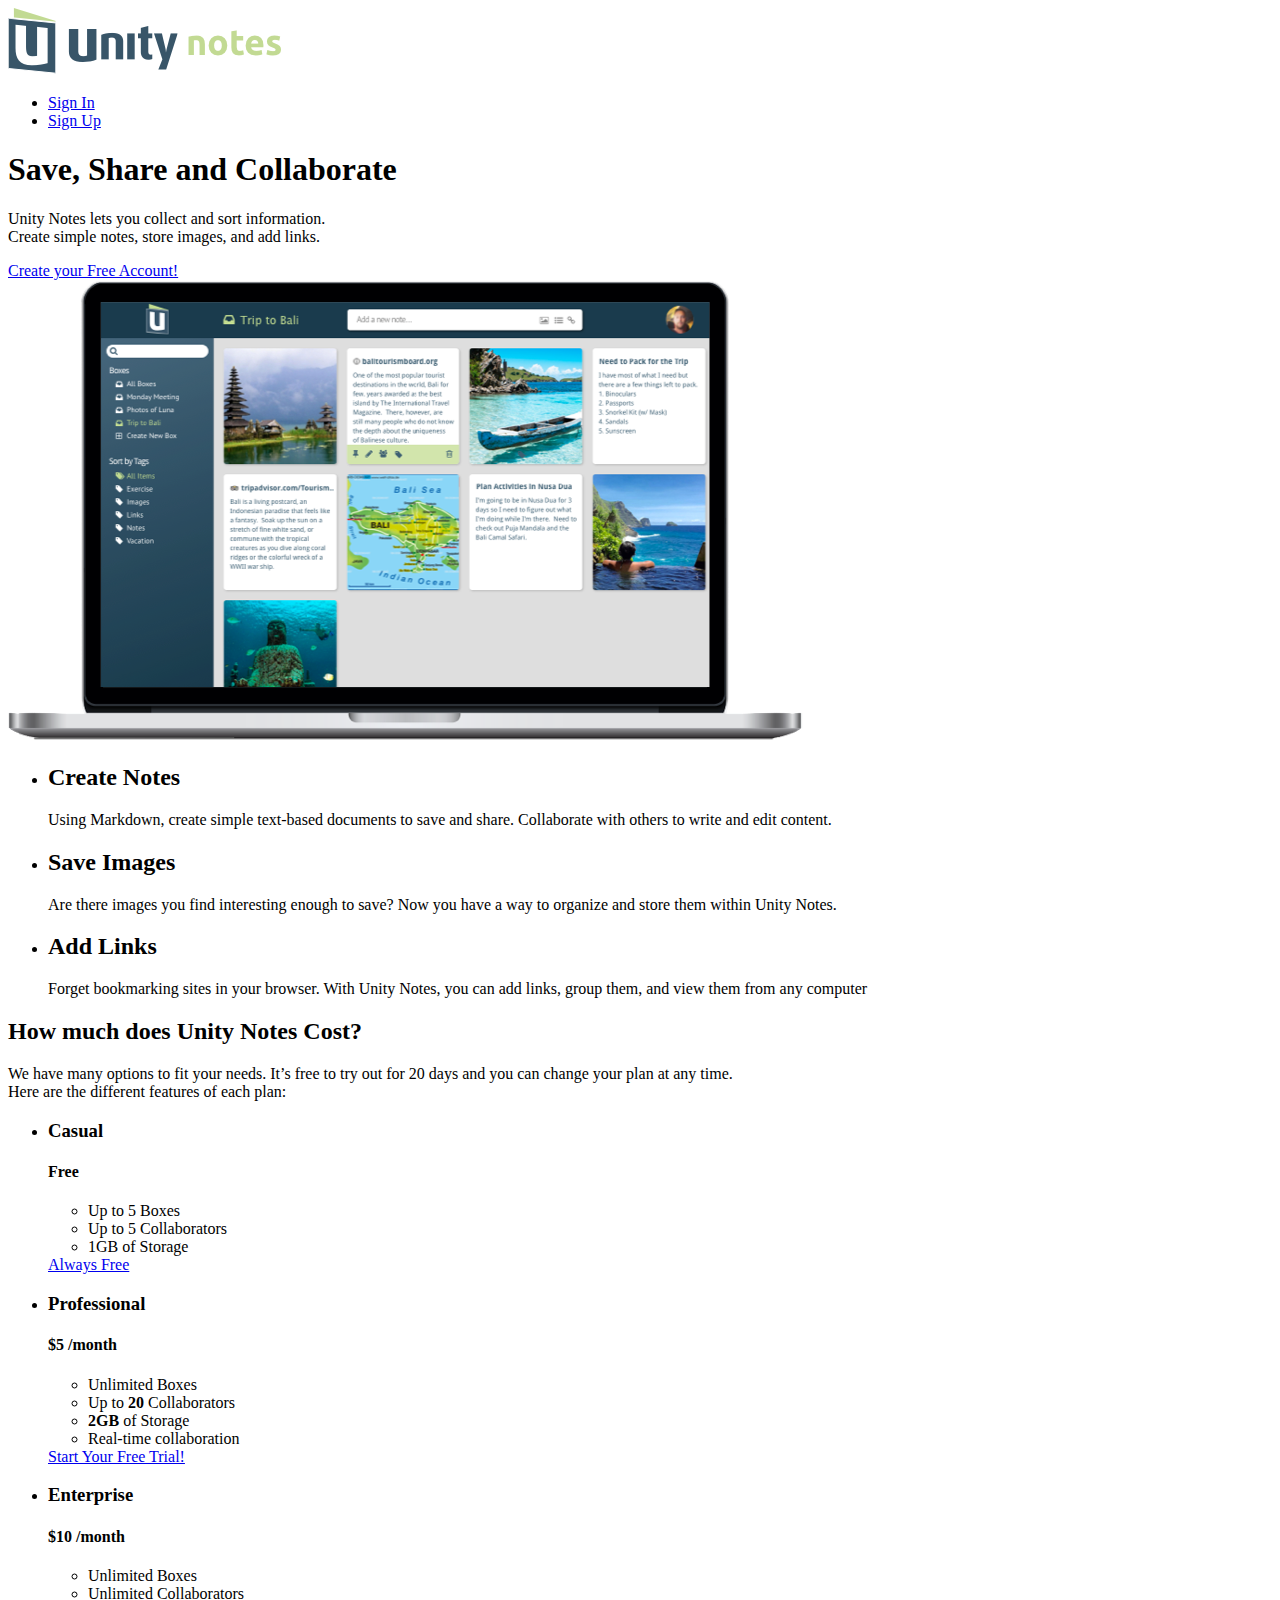
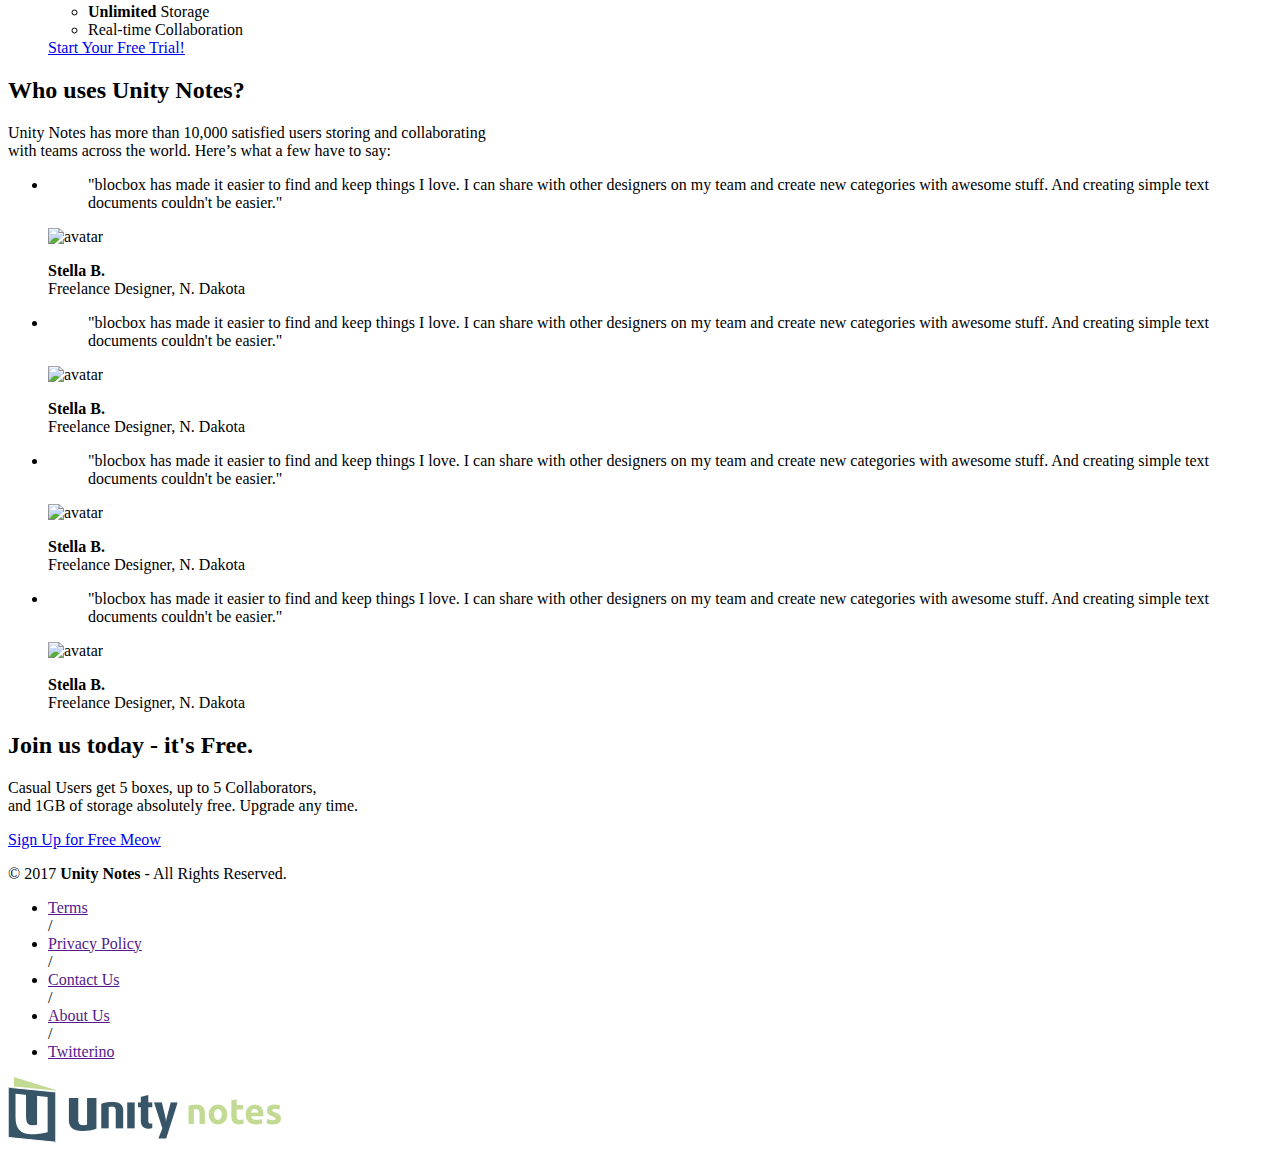
==== index.html @ 1aa46a33 "testing the Meow changes" ====
<!DOCTYPE html>
<html lang="en-us">
<head>
   <meta http-equiv="X-UA-Compatible" content="IE=Edge">
   <meta name="viewport" content="width=device-width, initial-scale=1">
   <meta charset="UTF-8">
   <title>Save, Share and Collaborate | Unity Notes</title>
    
    <!-- Google Fonts -->
    <link href="https://fonts.googleapis.com/css?family=Open+Sans:300,400,700|PT+Sans:400,700|Ubuntu:300,300i,400,400i,500,500i" rel="stylesheet" type='text/css'>
</head>
<body>
    <header>
        <nav class="container">
            <div class="one-half">
                <a href="index.html" class="site-logo"><img src="images/site-logo.png" alt="Unity Notes" /></a>
            </div>
            <div class="one-half">
                <ul>
                    <li><a href="signin.html">Sign In</a></li>
                    <li class="btn-outline"><a href="signup.html">Sign Up</a></li>
                </ul>    
            </div>
        </nav>
        <div class="container hero">
            <h1>Save, Share and Collaborate</h1>
            <p>Unity Notes lets you collect and sort information.<br/>
            Create simple notes, store images, and add links.</p>
            <a href="signup.html" class="btn">Create your Free Account!</a>
        </div>
    </header>
    <main role="main">
    <!-- Benefits Section -->
        <img src="images/laptop.png" alt="Unity Notes" />
        <section class="benefits">
            <ul class="container">
                <li class="one-third">
                    <h2>Create Notes</h2>
                    <p>Using Markdown, create simple text-based 
                        documents to save and share.  Collaborate 
                        with others to write and edit content.</p>
                </li>
                <li class="one-third">
                    <h2>Save Images</h2>
                    <p>Are there images you find interesting enough to save?  
                        Now you have a way to organize and store them within Unity Notes.</p>
                </li>
                 <li class="one-third">
                    <h2>Add Links</h2>
                    <p>Forget bookmarking sites in your browser.  With Unity Notes,
                     you can add links, group them, and view them from any computer</p>
                </li>
            </ul>
        </section>
        
        <!-- Pricing Section -->
        <section class="pricing">
            <div class="container">
                <h2>How much does Unity Notes Cost?</h2>
                <p>We have many options to fit your needs.  It’s free to try out for 20 days and you
                    can change your plan at any time.  <br/>Here are the different features of each plan:</p>           
            </div>
            <ul class="container">
                <li class="one-third">
                    <div class="box">
                        <h3>Casual</h3>
                        <h4>Free</h4>
                        <ul>
                            <li>Up to 5 Boxes</li>
                            <li>Up to 5 Collaborators</li>
                            <li>1GB of Storage</li>
                        </ul>
                        <a href="signup.html" class="btn">Always Free</a>
                    </div>
                </li>  
                <li class="one-third">
                    <div class="box middle">
                        <h3>Professional</h3>
                        <h4><span>$</span>5 <span class="month">/month</span></h4>
                            <ul>
                                <li>Unlimited Boxes</li>
                                <li>Up to <strong>20</strong> Collaborators</li>
                                <li><strong>2GB</strong> of Storage</li>
                                <li>Real-time collaboration</li>
                            </ul>
                            <a href="signup.html" class="btn">Start Your Free Trial!</a>
                    </div>
                </li>
                <li class="one-third">
                    <div class="box">
                        <h3>Enterprise</h3>
                        <h4><span>$</span>10 <span class="month">/month</span></h4>
                            <ul>
                                <li>Unlimited Boxes</li>
                                <li>Unlimited Collaborators</li>
                                <li><strong>Unlimited</strong> Storage</li>
                                <li>Real-time Collaboration</li>
                            </ul>
                            <a href="signup.html" class="btn">Start Your Free Trial!</a>
                    </div>
                </li>
            </ul>
        </section>
        
        <!-- Testimonials -->
        <Section class="Testimonials">
            <div class="container">
                <h2>Who uses Unity Notes?</h2>
                <p>Unity Notes has more than 10,000 satisfied users storing and collaborating<br/>
                    with teams across the world.  Here’s what a few have to say:</p>
            </div>
            <ul class="container">
                <li class="one-fourth">
                    <blockquote>"blocbox has made it easier to find and keep things I love. I can share with other designers on my team and create new categories with awesome stuff. And creating simple text documents couldn't be easier."
                    </blockquote>
                    <img src="https://s3.amazonaws.com/uifaces/faces/twitter/jsa/128.jpg" alt="avatar">
                    <p class="name"><strong>Stella B.</strong><br/>Freelance Designer, N. Dakota</p>
                </li>
                <li class="one-fourth">
                    <blockquote>"blocbox has made it easier to find and keep things I love. I can share with other designers on my team and create new categories with awesome stuff. And creating simple text documents couldn't be easier."
                    </blockquote>
                    <img src="https://s3.amazonaws.com/uifaces/faces/twitter/jsa/128.jpg" alt="avatar">
                    <p class="name"><strong>Stella B.</strong><br/>Freelance Designer, N. Dakota</p>
                </li>
                <li class="one-fourth">
                    <blockquote>"blocbox has made it easier to find and keep things I love. I can share with other designers on my team and create new categories with awesome stuff. And creating simple text documents couldn't be easier."
                    </blockquote>
                    <img src="https://s3.amazonaws.com/uifaces/faces/twitter/jsa/128.jpg" alt="avatar">
                    <p class="name"><strong>Stella B.</strong><br/>Freelance Designer, N. Dakota</p>
                </li>
                <li class="one-fourth">
                    <blockquote>"blocbox has made it easier to find and keep things I love. I can share with other designers on my team and create new categories with awesome stuff. And creating simple text documents couldn't be easier."
                    </blockquote>
                    <img src="https://s3.amazonaws.com/uifaces/faces/twitter/jsa/128.jpg" alt="avatar">
                    <p class="name"><strong>Stella B.</strong><br/>Freelance Designer, N. Dakota</p>
                </li>     
            </ul>
        </Section>
    
        <!-- Bottom CTA -->
        <Section class="Bottom CTA">
            <div class="container">
                <h2>Join us today - it's Free.</h2>
                <p>Casual Users get 5 boxes, up to 5 Collaborators,<br/>
                and 1GB of storage absolutely free.  Upgrade any time.</p>
                <a href="signup.html" class="btn">Sign Up for Free Meow</a>
            </div>
        </Section> 
    </main>
    
    <!-- Footer -->
    <footer>
        <div class="container footer-nav-block">
        <div class="left-footer-block one-third">
            <p class="copyright-block">&copy; 2017 <strong>Unity Notes</strong> - All Rights Reserved.</p>
       </div>
       <nav class="link-block middle-footer-block one-third">
         <ul>
           <li><a href="">Terms</a></li> /
           <li><a href="">Privacy Policy</a></li> /
           <li><a href="">Contact Us</a></li> /
           <li><a href="">About Us</a></li> /
           <li><a href="">Twitterino</a></li>
         </ul>
       </nav>
       <div class="right-footer-block one-third">
         <img class="logo" src="images/site-logo.png" alt="Blocbox" />
       </div>
   </div>
 </footer>
</body>
</html>
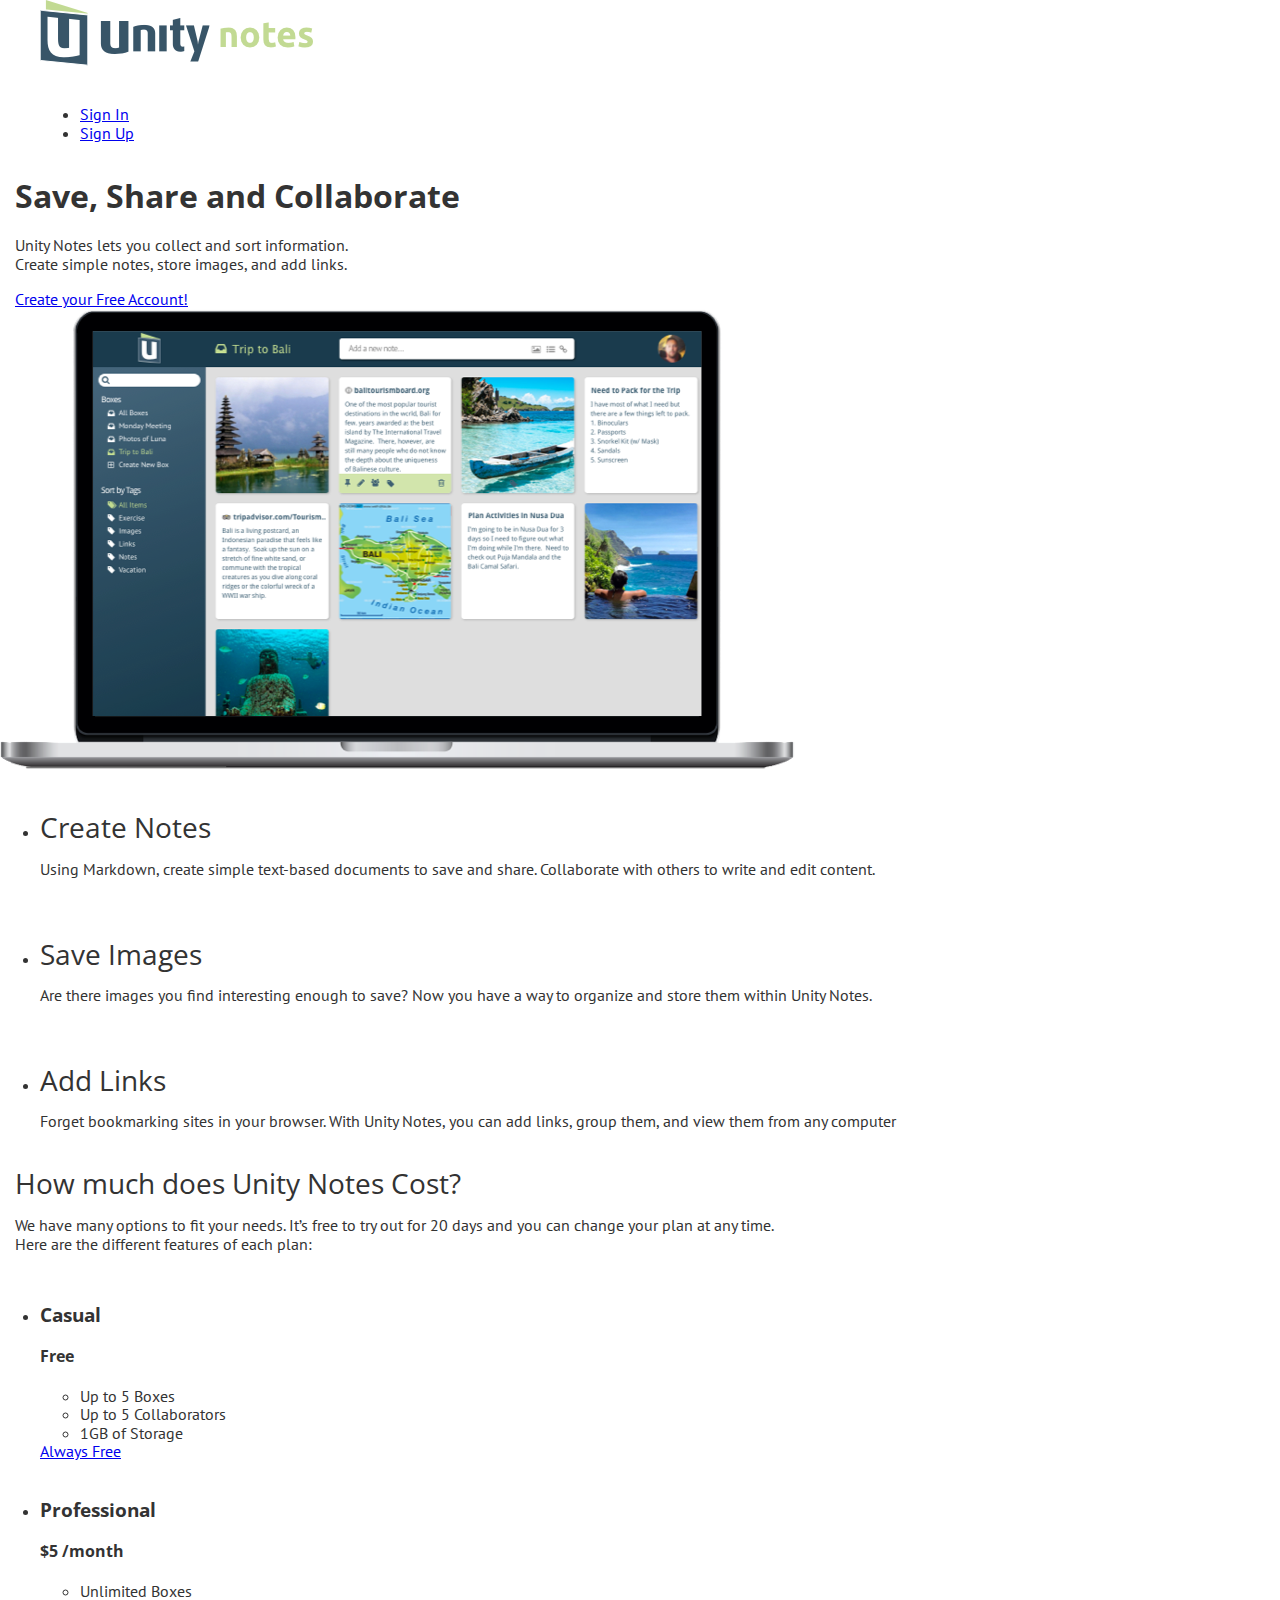
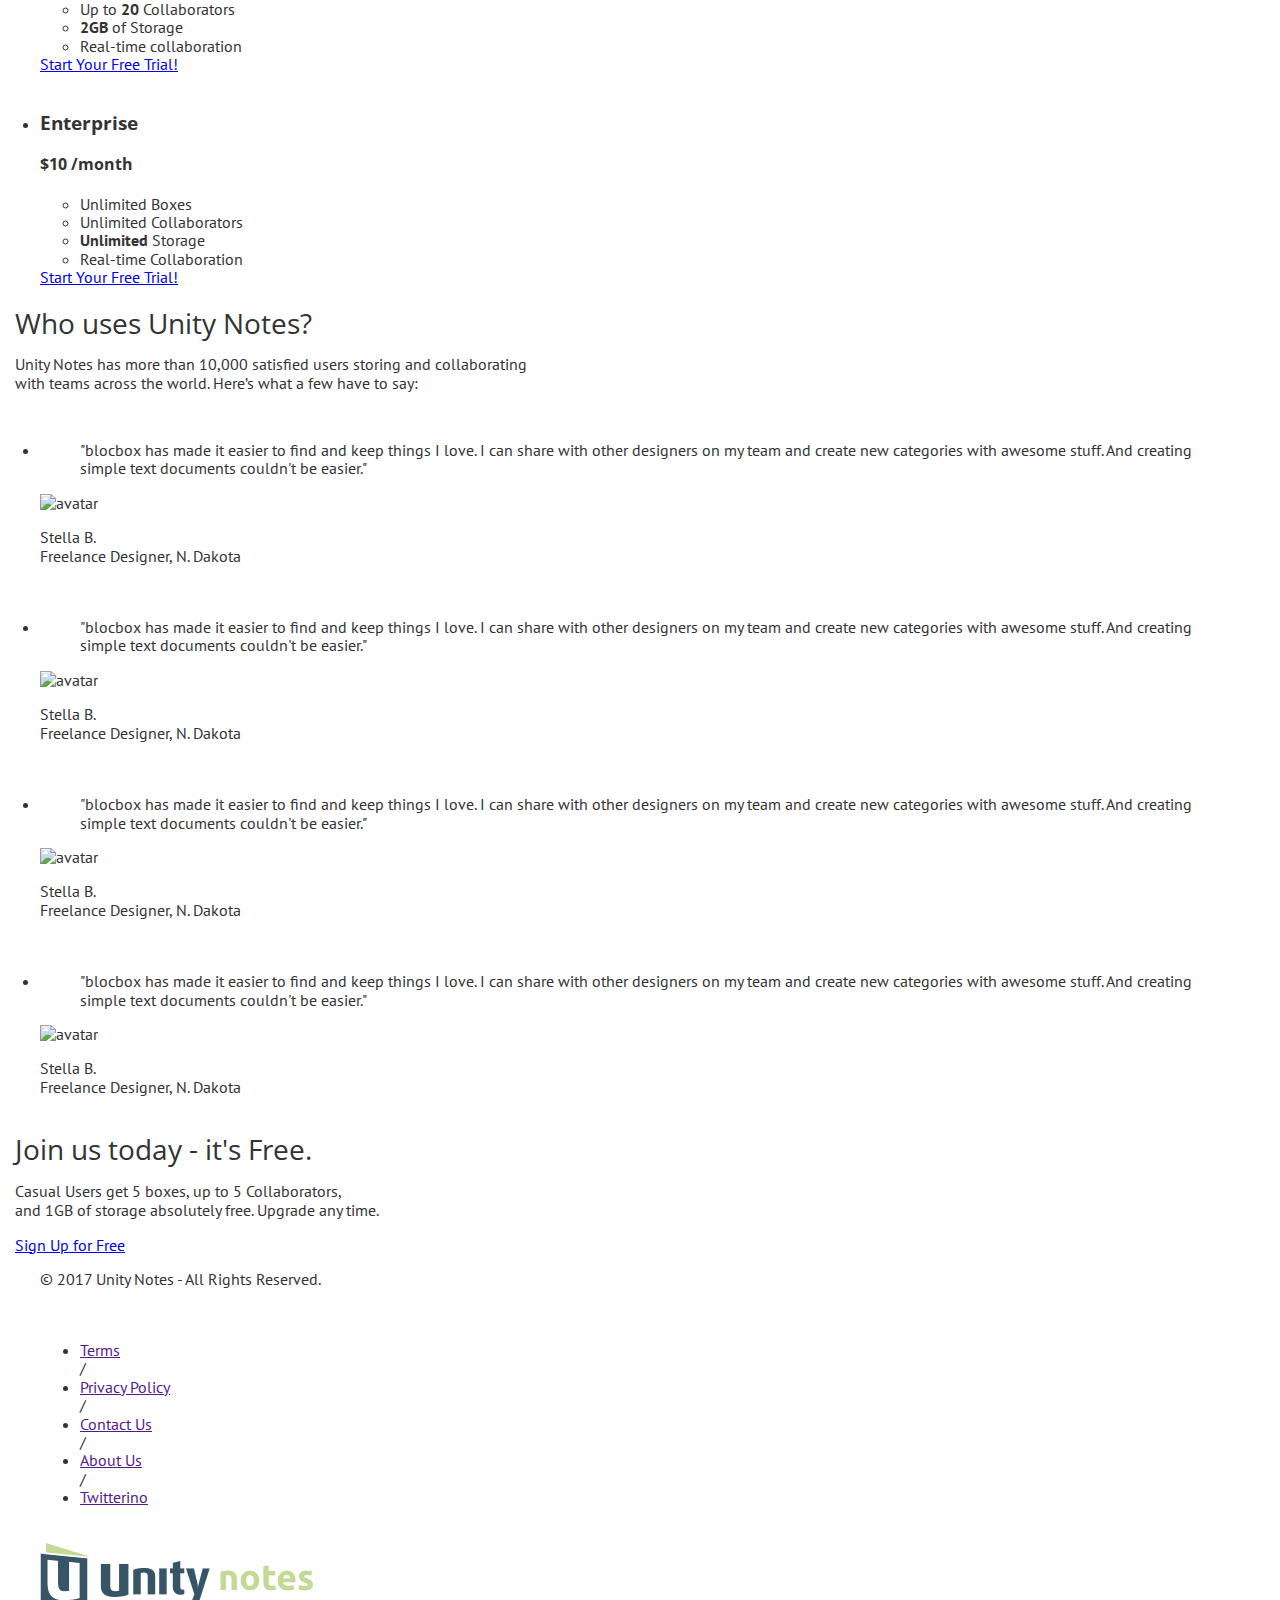
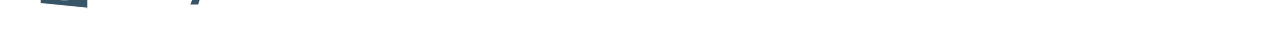
==== commit 8b890749: "Checkpoint 28 completed" ====
--- a/index.html
+++ b/index.html
@@ -8,6 +8,12 @@
     
     <!-- Google Fonts -->
     <link href="https://fonts.googleapis.com/css?family=Open+Sans:300,400,700|PT+Sans:400,700|Ubuntu:300,300i,400,400i,500,500i" rel="stylesheet" type='text/css'>
+    
+    <!-- CSS -->
+    <link rel="stylesheet" href="css/normalize.css">
+    <link rel="stylesheet" href="css/style.css">
+    <link rel="stylesheet" href="css/font-awesome.css">
+    
 </head>
 <body>
     <header>
@@ -143,7 +149,7 @@
                 <h2>Join us today - it's Free.</h2>
                 <p>Casual Users get 5 boxes, up to 5 Collaborators,<br/>
                 and 1GB of storage absolutely free.  Upgrade any time.</p>
-                <a href="signup.html" class="btn">Sign Up for Free Meow</a>
+                <a href="signup.html" class="btn">Sign Up for Free</a>
             </div>
         </Section> 
     </main>
--- a/css/style.css
+++ b/css/style.css
@@ -0,0 +1,51 @@
+html, body{
+    overflow-x: hidden;
+}
+
+body{
+    font-family: "PT Sans", Helvetica, Arial, sans-serif;
+    color:#333333;
+ }
+
+ h1, h2, h3, h4, h5, h6 {
+    font-family: "Open Sans", Helvetica, Arial, sans-serif;
+ }
+
+ h2 {
+   font-size:28px;
+   font-weight: normal;
+   margin-bottom: 5px;
+ }
+
+ p {
+   font-size:16px;
+   line-height: 19px;
+   font-weight: 100;
+ }
+
+/* Grid */
+.container {
+    margin-right: auto;
+    margin-left: auto;
+    padding-left: 15px;
+    padding-right: 15px;
+    position: relative;
+}
+
+.container:before,
+.container:after {
+    content: " ";
+    display: table;
+}
+
+.container:afer {
+    clear: both;
+}
+
+.one-half, .one-third, .one-fourth {
+    width: 96%;
+    float:left;
+    position:relative;
+    min-height: 1px;
+    margin:0 2% 20px;
+}
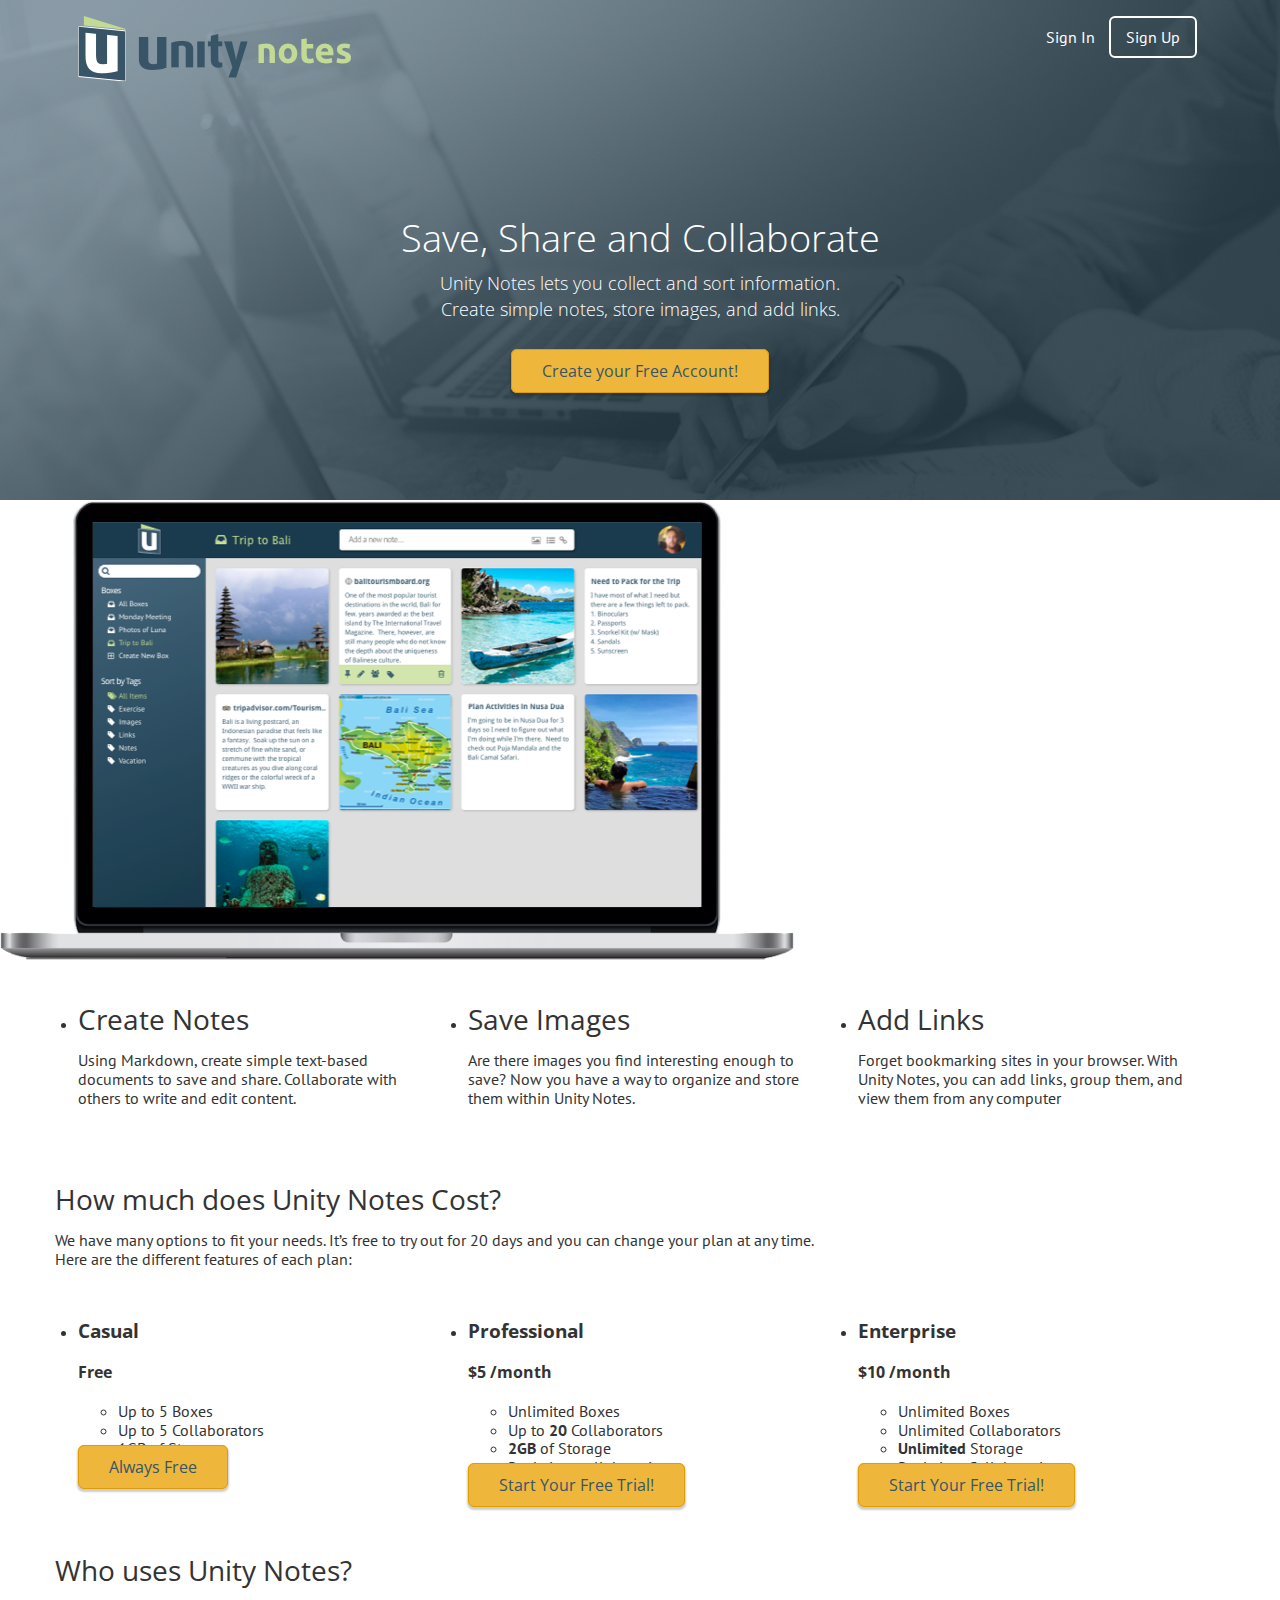
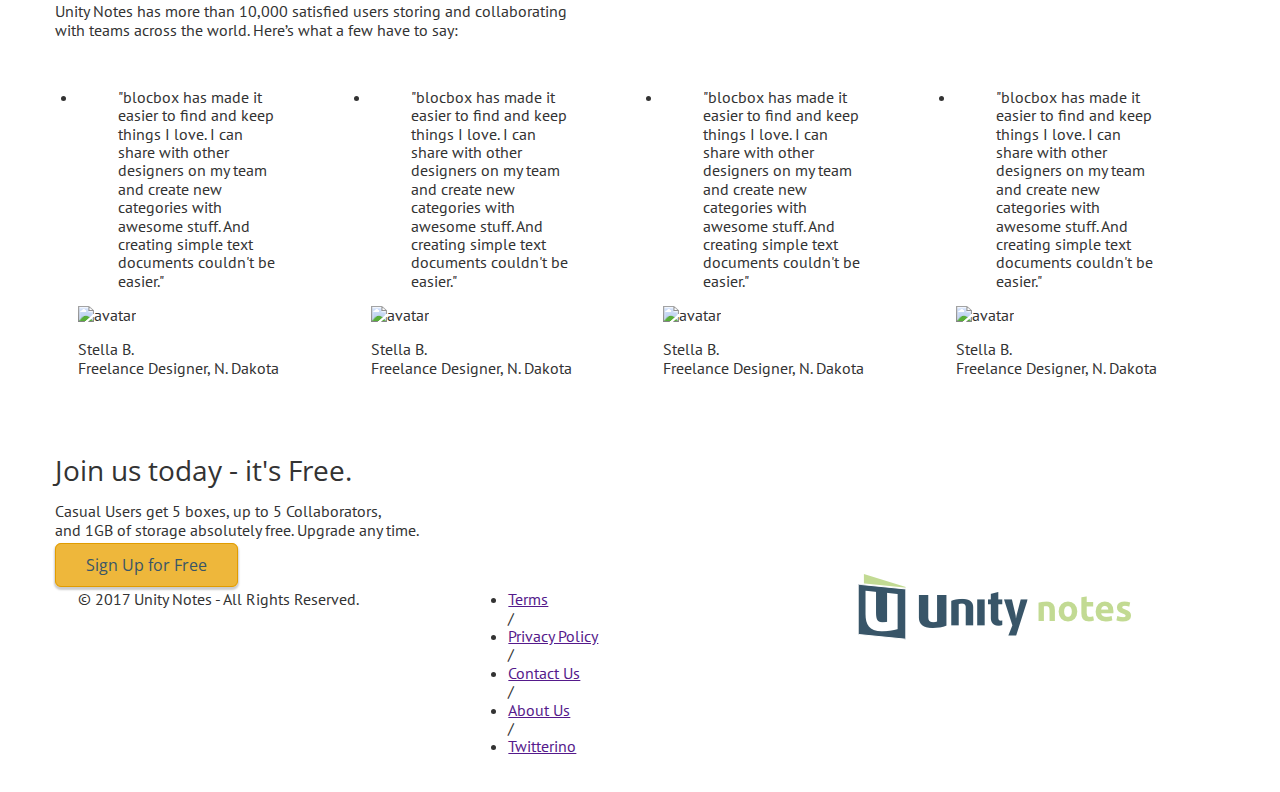
==== commit 7fb02c52: "Homepage Media Queries Completed & Replaced Gradient w/ Hero in Header" ====
--- a/index.html
+++ b/index.html
@@ -13,6 +13,7 @@
     <link rel="stylesheet" href="css/normalize.css">
     <link rel="stylesheet" href="css/style.css">
     <link rel="stylesheet" href="css/font-awesome.css">
+    <link rel="stylesheet" href="css/animate.css">
     
 </head>
 <body>
@@ -25,11 +26,11 @@
                 <ul>
                     <li><a href="signin.html">Sign In</a></li>
                     <li class="btn-outline"><a href="signup.html">Sign Up</a></li>
-                </ul>    
+                </ul>
             </div>
         </nav>
         <div class="container hero">
-            <h1>Save, Share and Collaborate</h1>
+            <h1 class="animated fadeIn">Save, Share and Collaborate</h1>
             <p>Unity Notes lets you collect and sort information.<br/>
             Create simple notes, store images, and add links.</p>
             <a href="signup.html" class="btn">Create your Free Account!</a>
--- a/css/style.css
+++ b/css/style.css
@@ -23,7 +23,8 @@
    font-weight: 100;
  }
 
-/* Grid */
+/* GRID */
+
 .container {
     margin-right: auto;
     margin-left: auto;
@@ -38,7 +39,7 @@
     display: table;
 }
 
-.container:afer {
+.container:after {
     clear: both;
 }
 
@@ -49,3 +50,106 @@
     min-height: 1px;
     margin:0 2% 20px;
 }
+
+/* MEDIA QUERIES */
+/* 'min-width' * .96 = '.Container' Width (to account for 2% padding on Left & Right Sides) */
+
+@media (min-width: 320px) {
+    .container {
+      width: 307px
+  }
+}
+
+@media (min-width: 768px) {
+   .container {
+     width: 750px;
+   }
+ }
+
+@media (min-width: 992px) {
+   .container {
+     width: 970px;
+   }
+   .one-half {
+     width:46%;
+   }
+   .one-third {
+     width:29.33333%;
+   }
+   .one-fourth {
+     width:21%;
+   }
+ }
+ @media (min-width: 1200px) {
+   .container {
+     width: 1170px;
+   }
+ }
+
+/* HEADER */
+
+header {
+   color:#FFFFFF;
+   background: url(../images/Hero-Top.png);
+   height:500px;
+ }
+ header nav {
+   padding:1em;
+ }
+ header nav ul {
+   display:inline;
+   text-align: right;
+   float:right;
+   margin:0;
+ }
+ header nav ul > li {
+   list-style-type: none;
+   display: inline-block;
+   margin:0 5px;
+ }
+ header nav ul > li.btn-outline {
+   padding:10px 15px;
+   border:2px solid #FFFFFF;
+   border-radius: 6px;
+ }
+ header nav ul > li.btn-outline:hover {
+   background:#FFFFFF;
+ }
+ header nav ul > li > a {
+   color:#FFFFFF;
+   text-decoration: none;
+ }
+ header nav ul > li.btn-outline:hover > a {
+   color:#34495E;
+ }
+ header .hero {
+   font-family: "Open Sans";
+   text-align: center;
+   display:block;
+   position: relative;
+ }
+ header .hero h1 {
+   font-size:38px;
+   font-weight: lighter;
+   margin:95px 0 0;
+ }
+ header .hero p {
+   font-size: 18px;
+   line-height: 26px;
+   font-weight: lightest;
+   margin:10px 0 40px;
+ }
+
+
+/* BUTTONS */
+.btn {
+    Border-radius: 6px;
+    color:#385568;
+    font-family: "Open Sans";
+    font-weight: 400;
+    text-decoration: none;
+    padding: 10px 30px;
+    background: #EEB73B;
+    border: 1px solid #E19C00;
+    box-shadow: 0px 2px 2px 1px rgba(0, 0, 0, 0.2);
+}
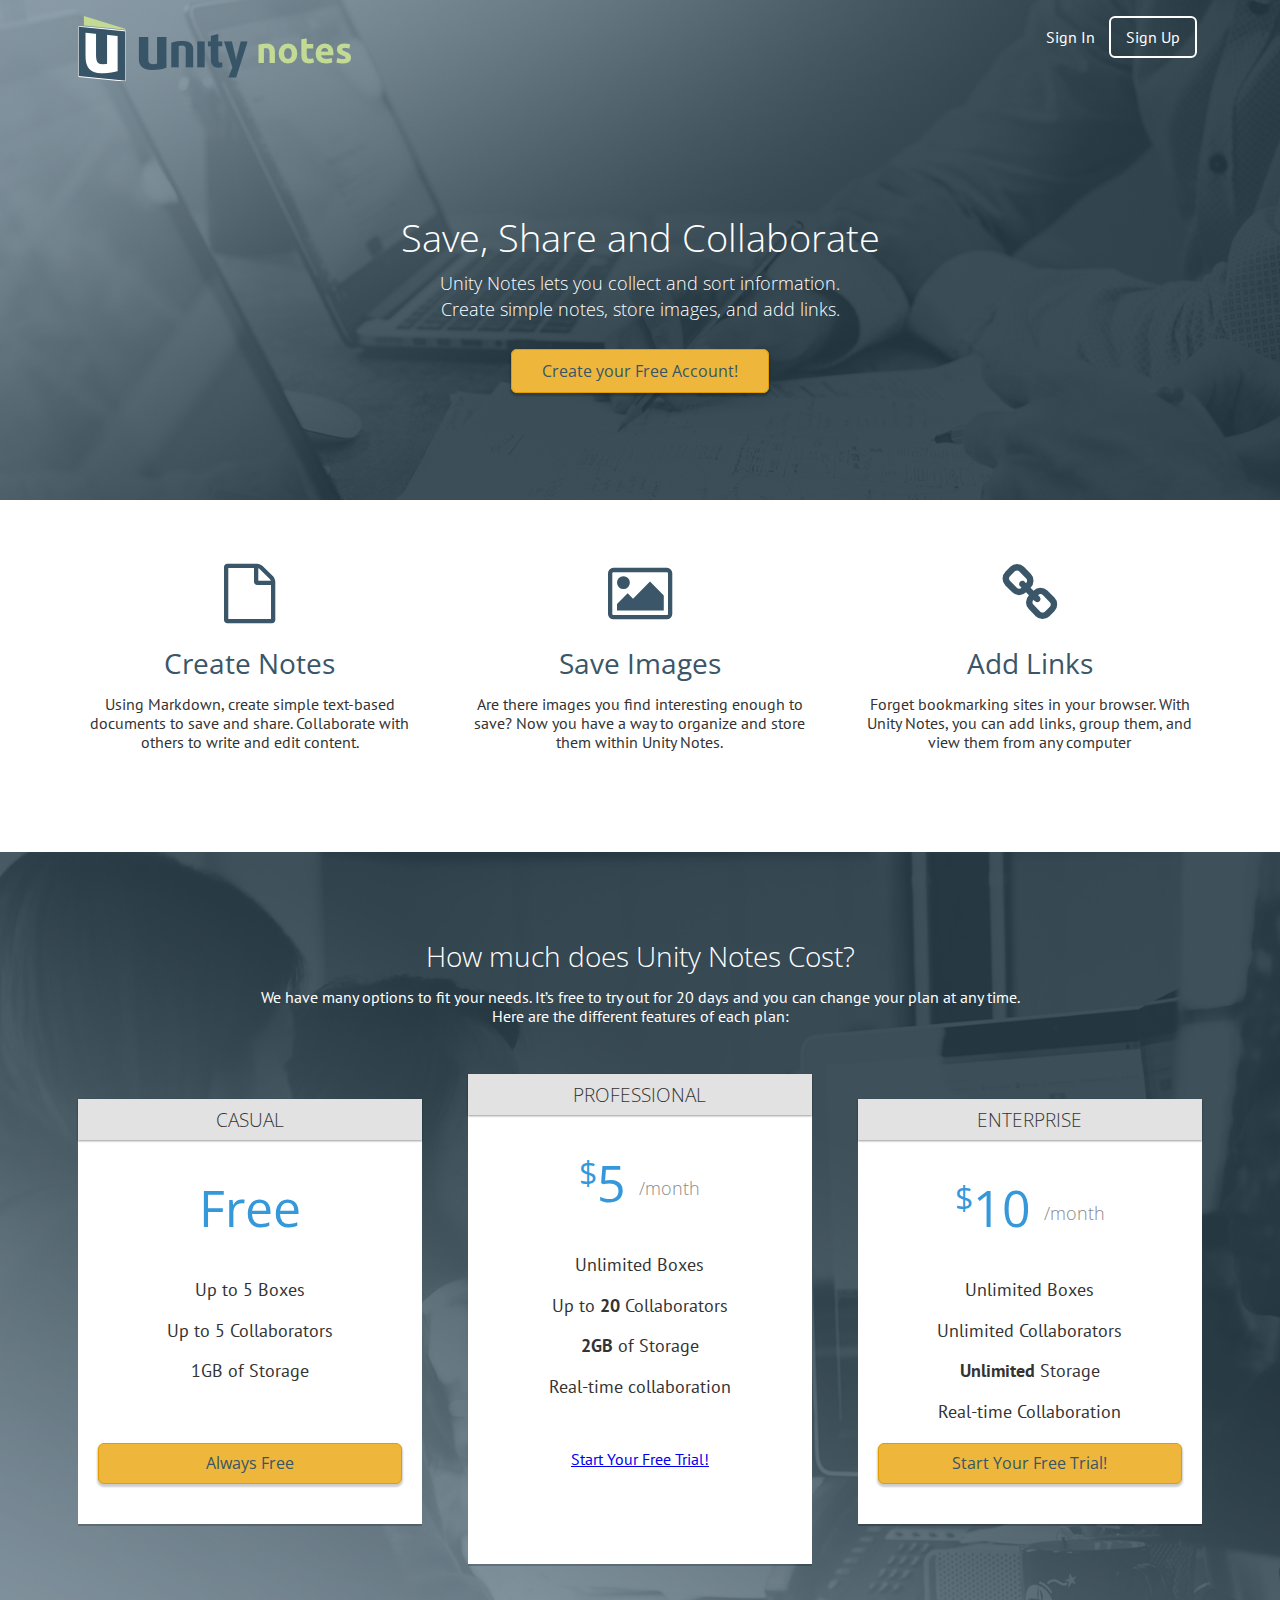
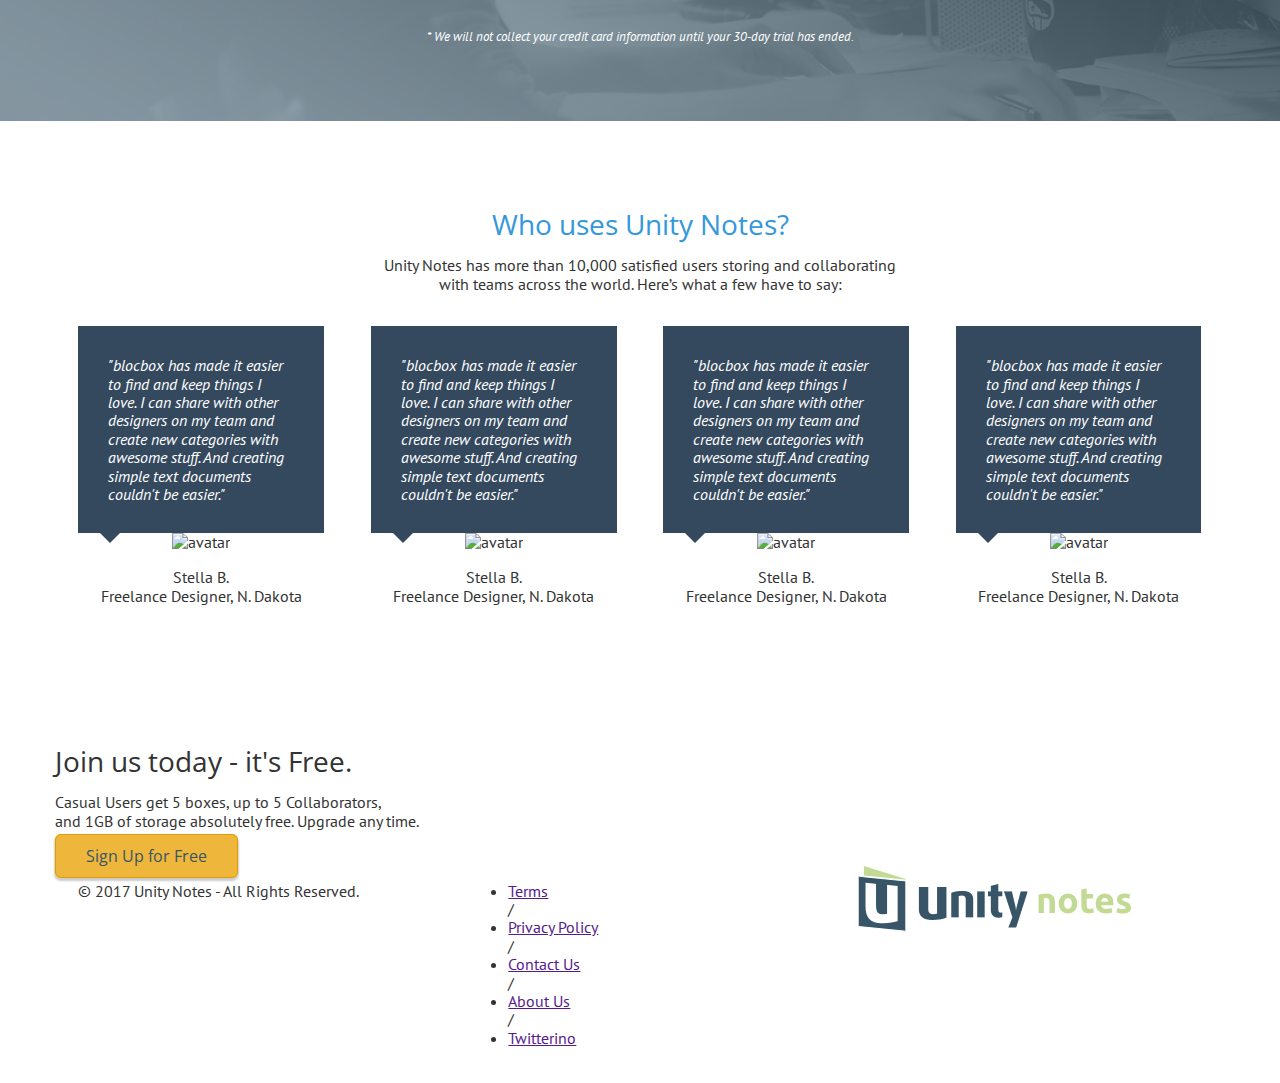
==== commit 8c7c78bf: "Homepage styling completed" ====
--- a/index.html
+++ b/index.html
@@ -4,7 +4,8 @@
    <meta http-equiv="X-UA-Compatible" content="IE=Edge">
    <meta name="viewport" content="width=device-width, initial-scale=1">
    <meta charset="UTF-8">
-   <title>Save, Share and Collaborate | Unity Notes</title>
+   <script src="https://use.fontawesome.com/1afe64d112.js"></script>  
+    <title>Save, Share and Collaborate | Unity Notes</title>
     
     <!-- Google Fonts -->
     <link href="https://fonts.googleapis.com/css?family=Open+Sans:300,400,700|PT+Sans:400,700|Ubuntu:300,300i,400,400i,500,500i" rel="stylesheet" type='text/css'>
@@ -14,7 +15,7 @@
     <link rel="stylesheet" href="css/style.css">
     <link rel="stylesheet" href="css/font-awesome.css">
     <link rel="stylesheet" href="css/animate.css">
-    
+      
 </head>
 <body>
     <header>
@@ -38,21 +39,23 @@
     </header>
     <main role="main">
     <!-- Benefits Section -->
-        <img src="images/laptop.png" alt="Unity Notes" />
         <section class="benefits">
             <ul class="container">
                 <li class="one-third">
+                    <i class="fa fa-file-o"></i>
                     <h2>Create Notes</h2>
                     <p>Using Markdown, create simple text-based 
                         documents to save and share.  Collaborate 
                         with others to write and edit content.</p>
                 </li>
                 <li class="one-third">
+                    <i class="fa fa-picture-o"></i>
                     <h2>Save Images</h2>
                     <p>Are there images you find interesting enough to save?  
                         Now you have a way to organize and store them within Unity Notes.</p>
                 </li>
                  <li class="one-third">
+                    <i class="fa fa-link"></i>
                     <h2>Add Links</h2>
                     <p>Forget bookmarking sites in your browser.  With Unity Notes,
                      you can add links, group them, and view them from any computer</p>
@@ -90,7 +93,7 @@
                                 <li><strong>2GB</strong> of Storage</li>
                                 <li>Real-time collaboration</li>
                             </ul>
-                            <a href="signup.html" class="btn">Start Your Free Trial!</a>
+                            <a href="signup.html" class="middle-btn">Start Your Free Trial!</a>
                     </div>
                 </li>
                 <li class="one-third">
@@ -107,10 +110,13 @@
                     </div>
                 </li>
             </ul>
+            <div class="container">
+   <p class="small">* We will not collect your credit card information until your 30-day trial has ended.</p>
+ </div>
         </section>
         
-        <!-- Testimonials -->
-        <Section class="Testimonials">
+        <!-- Testimonials Section-->
+        <Section class="testimonials">
             <div class="container">
                 <h2>Who uses Unity Notes?</h2>
                 <p>Unity Notes has more than 10,000 satisfied users storing and collaborating<br/>
@@ -123,7 +129,7 @@
                     <img src="https://s3.amazonaws.com/uifaces/faces/twitter/jsa/128.jpg" alt="avatar">
                     <p class="name"><strong>Stella B.</strong><br/>Freelance Designer, N. Dakota</p>
                 </li>
-                <li class="one-fourth">
+                <li class="one-fourth staggered">
                     <blockquote>"blocbox has made it easier to find and keep things I love. I can share with other designers on my team and create new categories with awesome stuff. And creating simple text documents couldn't be easier."
                     </blockquote>
                     <img src="https://s3.amazonaws.com/uifaces/faces/twitter/jsa/128.jpg" alt="avatar">
@@ -135,7 +141,7 @@
                     <img src="https://s3.amazonaws.com/uifaces/faces/twitter/jsa/128.jpg" alt="avatar">
                     <p class="name"><strong>Stella B.</strong><br/>Freelance Designer, N. Dakota</p>
                 </li>
-                <li class="one-fourth">
+                <li class="one-fourth staggered">
                     <blockquote>"blocbox has made it easier to find and keep things I love. I can share with other designers on my team and create new categories with awesome stuff. And creating simple text documents couldn't be easier."
                     </blockquote>
                     <img src="https://s3.amazonaws.com/uifaces/faces/twitter/jsa/128.jpg" alt="avatar">
--- a/css/style.css
+++ b/css/style.css
@@ -91,7 +91,10 @@
 header {
    color:#FFFFFF;
    background: url(../images/Hero-Top.png);
-   height:500px;
+   min-height:500px;
+    background-repeat: no-repeat;
+    background-position:center center;
+    background-size: cover;
  }
  header nav {
    padding:1em;
@@ -153,3 +156,141 @@
     border: 1px solid #E19C00;
     box-shadow: 0px 2px 2px 1px rgba(0, 0, 0, 0.2);
 }
+
+/* BENEFITS */
+ .benefits {
+   text-align: center;
+   display:block;
+   position:relative;
+ }
+ .benefits ul {
+   margin: 0 auto;
+   padding:4em 0;
+ }
+ .benefits ul li {
+   list-style-type: none;
+   display: inline-block;
+ }
+ .benefits i {
+   color:#3A5668;
+   font-size:60px;
+   margin:0;
+   vertical-align: middle;
+ }
+ .benefits h2 {
+   color:#3A5668;
+ }
+
+/* PRICING */
+.pricing {
+    Background: #3A5668 url("../images/Hero-Center.png") top center no-repeat;
+    background: url("../images/Hero-Center.png") top center no-repeat, linear-gradient(206deg, #5F81A3, #34495E 94%);
+    background-size:cover;
+    text-align: center;
+    padding: 4em 0;
+}
+.pricing h2, .pricing p {
+    color:#fff;
+    font-weight: 100;
+}
+.pricing ul {
+    margin:0 auto;
+    padding:2em 0;
+}
+.pricing ul li{
+    list-style-type: none;
+}
+.box {
+    padding:0 15px 15px;
+    background: #FFFFFF;
+    box-shadow: 0px 2px 0px rgba(0,0,0,0.20);
+    min-height: 410px;
+    position: relative;
+    margin-top: 25px;
+}
+.box.middle {
+    min-height: 475px;
+    margin-top: 0px;
+}
+.box h3 {
+   font-family: "Open Sans", Helvetica, Arial, sans-serif;
+   font-weight: 300;
+   text-transform: uppercase;
+   background: #E2E2E2;
+   box-shadow: 0px 1px 2px 0px rgba(0,0,0,0.40);
+   left:0;
+   right:0;
+   top:0;
+   text-align: center;
+   margin:0 -15px 40px;
+   padding:10px 0;
+ }
+.box h4 {
+   font-size:50px;
+   font-weight: normal;
+   margin:40px 0 10px;
+   color:#3498DB;
+ }
+ .box h4 span {
+   font-size:32px;
+   vertical-align: top;
+ }
+ .box h4 span.month {
+   font-family: "Open Sans", Helvetica, Arial, sans-serif;
+   font-weight: 100;
+   color:#888888;
+   font-size:18px;
+   vertical-align: middle;
+ }
+ .box ul li {
+   font-size:18px;
+   margin-bottom:20px;
+  }
+.box .btn {
+   position:absolute;
+   bottom:40px;
+   left:20px;
+   right:20px;
+ }
+ .small {
+   font-size: 13px;
+   color: #FEFEFE;
+   line-height: 15px;
+   font-style:italic;
+ }
+
+/* TESTIMONIALS */
+
+.testimonials {
+   padding:4em 0;
+   text-align: center;
+ }
+ .testimonials h2 {
+   color:#3498DB;
+ }
+ .testimonials ul li {
+   list-style-type: none;
+ }
+ .testimonials blockquote {
+   color:#FFFFFF;
+   text-align: left;
+   font-style: italic;
+   background:#34495E;
+   position: relative;
+   padding:30px;
+   width:auto;
+   margin:0;
+ }
+ .testimonials blockquote:after {
+   top: 100%;
+   left: 13%;
+   border: solid transparent;
+   content: " ";
+   height: 0;
+   width: 0;
+   position: absolute;
+   pointer-events: none;
+   border-top-color: #34495E;
+   border-width: 10px;
+   margin-left: -10px;
+ }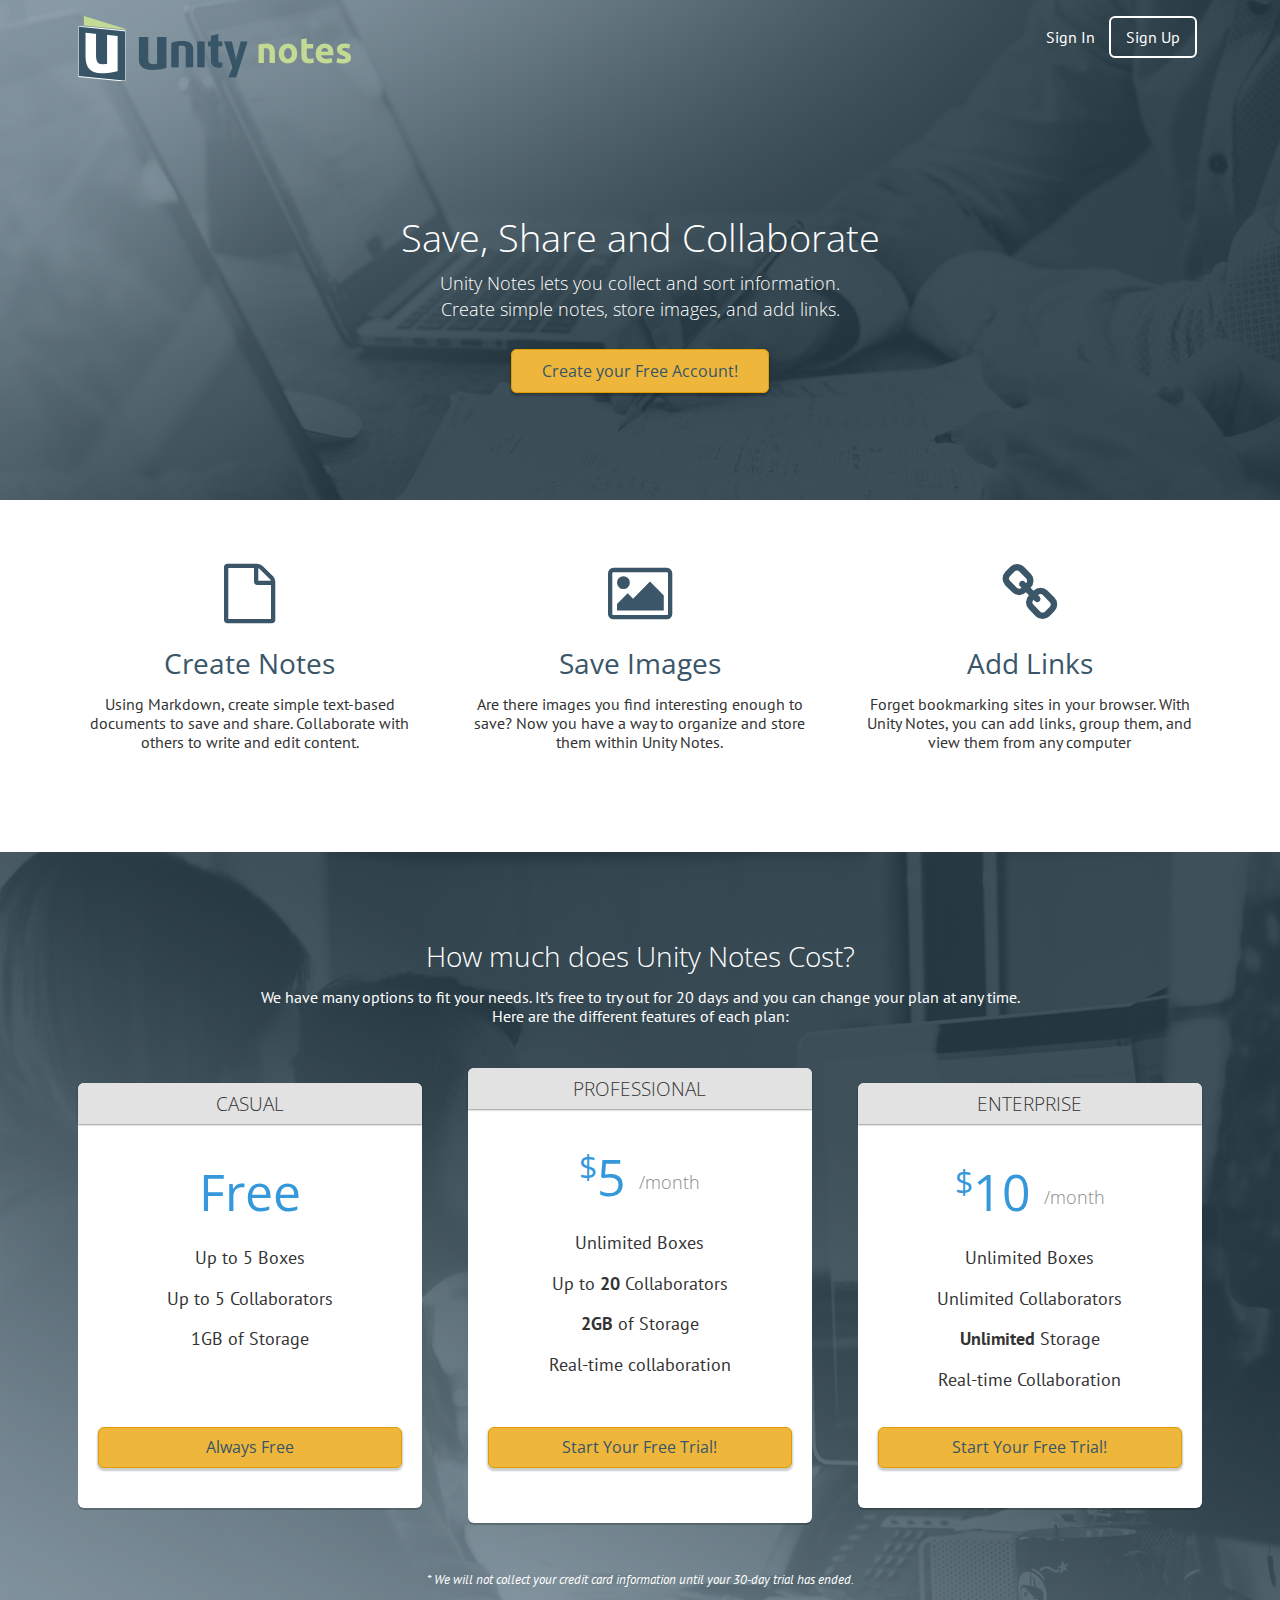
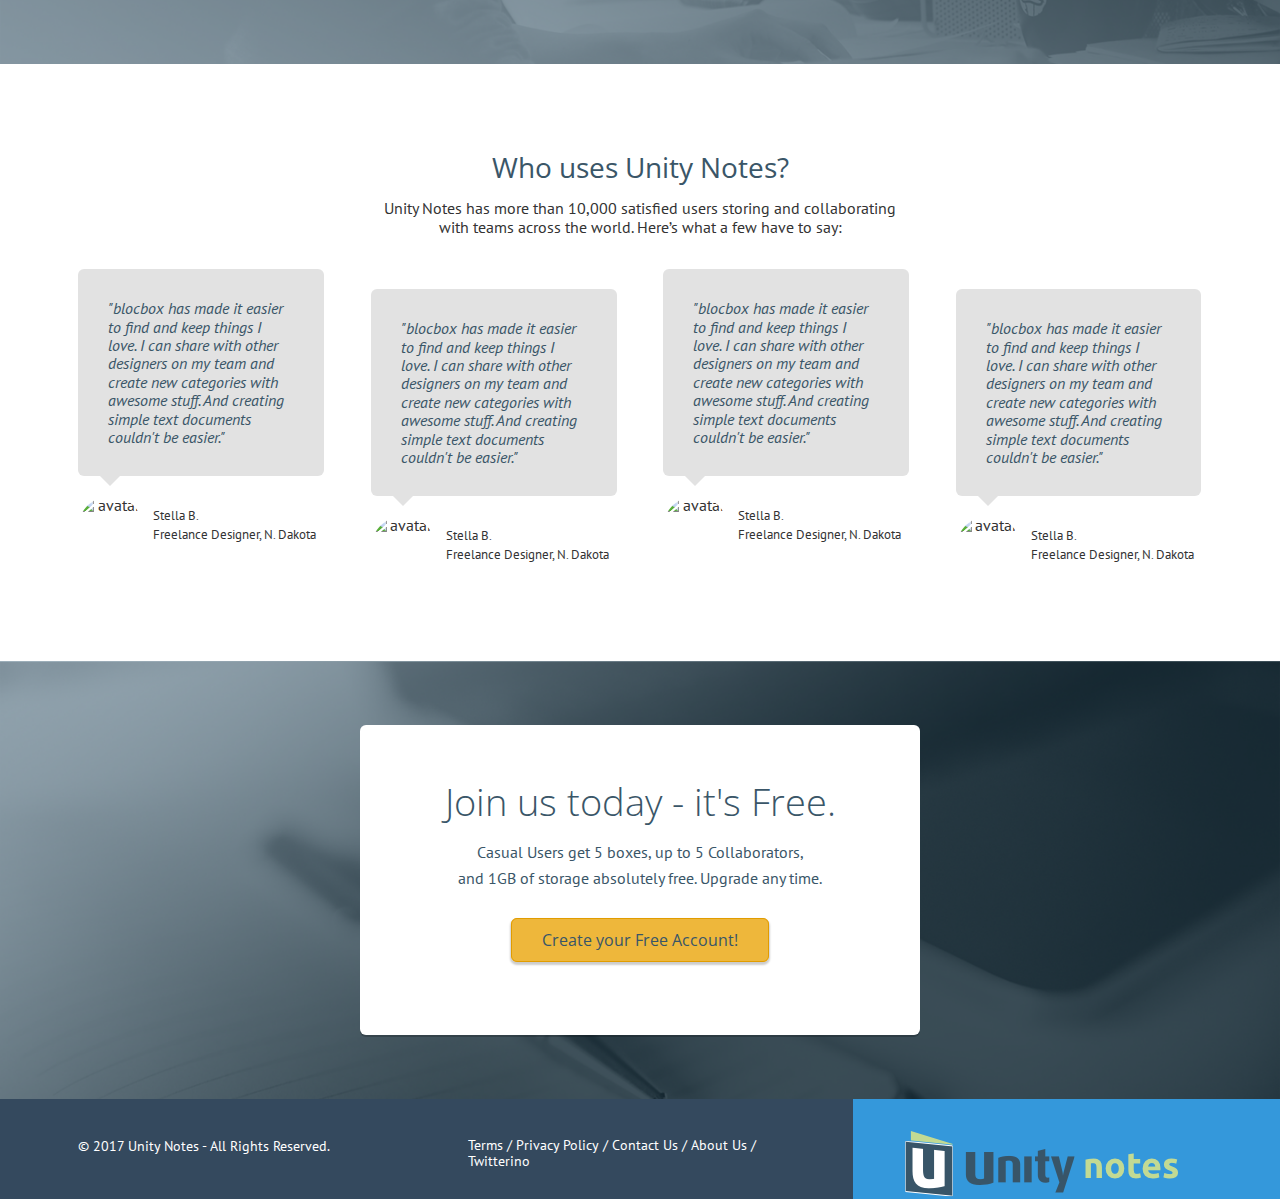
==== commit 87499c59: "Added Bottom CTA Section" ====
--- a/index.html
+++ b/index.html
@@ -151,12 +151,12 @@
         </Section>
     
         <!-- Bottom CTA -->
-        <Section class="Bottom CTA">
-            <div class="container">
+        <Section class="BottomCTA">
+            <div class="container CTABox">
                 <h2>Join us today - it's Free.</h2>
                 <p>Casual Users get 5 boxes, up to 5 Collaborators,<br/>
                 and 1GB of storage absolutely free.  Upgrade any time.</p>
-                <a href="signup.html" class="btn">Sign Up for Free</a>
+                <a href="signup.html" class="btn">Create your Free Account!</a>
             </div>
         </Section> 
     </main>
--- a/css/style.css
+++ b/css/style.css
@@ -50,7 +50,14 @@
     min-height: 1px;
     margin:0 2% 20px;
 }
-
+.staggered {
+    width: 96%;
+    float:left;
+    top: 20px;
+    position:relative;
+    min-height: 1px;
+    margin:0 2% 20px;
+}
 /* MEDIA QUERIES */
 /* 'min-width' * .96 = '.Container' Width (to account for 2% padding on Left & Right Sides) */
 
@@ -156,6 +163,17 @@
     border: 1px solid #E19C00;
     box-shadow: 0px 2px 2px 1px rgba(0, 0, 0, 0.2);
 }
+.middle-btn {
+    Border-radius: 6px;
+    color:#385568;
+    font-family: "Open Sans";
+    font-weight: 400;
+    text-decoration: none;
+    padding: 10px 30px;
+    background: #EEB73B;
+    border: 1px solid #E19C00;
+    box-shadow: 0px 2px 2px 1px rgba(0, 0, 0, 0.2);
+}
 
 /* BENEFITS */
  .benefits {
@@ -182,8 +200,8 @@
  }
 
 /* PRICING */
+
 .pricing {
-    Background: #3A5668 url("../images/Hero-Center.png") top center no-repeat;
     background: url("../images/Hero-Center.png") top center no-repeat, linear-gradient(206deg, #5F81A3, #34495E 94%);
     background-size:cover;
     text-align: center;
@@ -195,7 +213,7 @@
 }
 .pricing ul {
     margin:0 auto;
-    padding:2em 0;
+    padding:1em 0;
 }
 .pricing ul li{
     list-style-type: none;
@@ -203,18 +221,21 @@
 .box {
     padding:0 15px 15px;
     background: #FFFFFF;
+    border-radius: 6px;
     box-shadow: 0px 2px 0px rgba(0,0,0,0.20);
     min-height: 410px;
     position: relative;
     margin-top: 25px;
 }
 .box.middle {
-    min-height: 475px;
-    margin-top: 0px;
+    min-height: 440px;
+    margin-top: 10px;
 }
 .box h3 {
    font-family: "Open Sans", Helvetica, Arial, sans-serif;
    font-weight: 300;
+   border-top-left-radius: 6px;
+   border-top-right-radius: 6px;
    text-transform: uppercase;
    background: #E2E2E2;
    box-shadow: 0px 1px 2px 0px rgba(0,0,0,0.40);
@@ -252,6 +273,12 @@
    left:20px;
    right:20px;
  }
+.box .middle-btn {
+   position:absolute;
+   bottom:55px;
+   left:20px;
+   right:20px;
+}
  .small {
    font-size: 13px;
    color: #FEFEFE;
@@ -260,24 +287,24 @@
  }
 
 /* TESTIMONIALS */
-
 .testimonials {
    padding:4em 0;
    text-align: center;
  }
  .testimonials h2 {
-   color:#3498DB;
+   color:#3A5668;
  }
  .testimonials ul li {
    list-style-type: none;
  }
  .testimonials blockquote {
-   color:#FFFFFF;
+   color: #3A5668;
    text-align: left;
    font-style: italic;
-   background:#34495E;
+   background:#E2E2E2;
    position: relative;
    padding:30px;
+   border-radius: 6px;
    width:auto;
    margin:0;
  }
@@ -290,7 +317,109 @@
    width: 0;
    position: absolute;
    pointer-events: none;
-   border-top-color: #34495E;
+   border-top-color: #E2E2E2;
    border-width: 10px;
    margin-left: -10px;
- }+ }
+ .testimonials img {
+   height: 65px;
+   width: 65px;
+   border-radius:50%;
+   float: left;
+   display: inline-block;
+   margin:20px 10px 0 0;
+ }
+ .testimonials p.name {
+   float: left;
+   display: inline-block;
+   text-align: left;
+   font-size:13px;
+   margin-top: 30px;
+ }
+
+/* BOTTOM CTA */
+
+.BottomCTA {
+    padding: 4em 0;
+    text-align: center;
+    background: url("../images/Hero-Bottom.png") top center no-repeat, linear-gradient(206deg, #5F81A3, #34495E 94%);
+    background-size:cover;
+    text-align: center;
+    padding: 4em 0;
+}
+.BottomCTA h2 {
+   font-size:38px;
+   color: #3A5668;
+   font-weight: 100;
+   margin: 50px 0 15px;
+}
+ .BottomCTA p {
+   color: #3A5668;
+   font-size: 16px;
+   line-height: 26px;
+   font-weight: 100;
+   margin: 0 10px 40px;
+}
+
+.CTABox {
+    padding:5px 5px 5px;
+    background: #FFFFFF;
+    border-radius: 6px;
+    box-shadow: 0px 2px 0px rgba(0,0,0,0.20);
+    min-height: 300px;
+    max-width: 550px;
+    position: relative;
+    margin: auto;
+}
+
+
+/* FOOTER */
+
+footer {
+   background-color: #34495E;
+   background-image: linear-gradient(to top, #3498DB 0%, #3498DB 50%, #34495E 50%, #34495E 100%);
+   color: #FFFFFF;
+   height: 150px;
+   position: relative;
+   overflow: hidden;
+   z-index: 0;
+ }
+ footer p, footer nav ul {
+   font-size:14px;
+   font-weight:100;
+   text-align: center;
+   margin: 10px auto 0;
+ }
+ footer nav ul li {
+   list-style-type: none;
+   display: inline;
+ }
+ footer nav ul li a {
+   color:#FFFFFF;
+   text-decoration: none;
+ }
+ footer .right-footer-block {
+   background-color: transparent;
+ }
+ footer .logo{
+   padding: 2.35em 0;
+   margin: 0 auto;
+   display: block;
+ }
+ @media (min-width: 992px){
+   footer{
+     background-color: #3498DB;
+     background-image: linear-gradient(to left, #3498DB 0%, #3498DB 33.33337%, #34495E 33.33337%, #34495E 100%);
+     height: 100px;
+   }
+   footer p, footer nav ul{
+     padding: 2em 0;
+     text-align: left;
+   }
+   footer .right-footer-block {
+     background-color: #3498DB;
+   }
+   footer .logo{
+     padding: 2em 0 2em 1.5em;
+   }
+ }
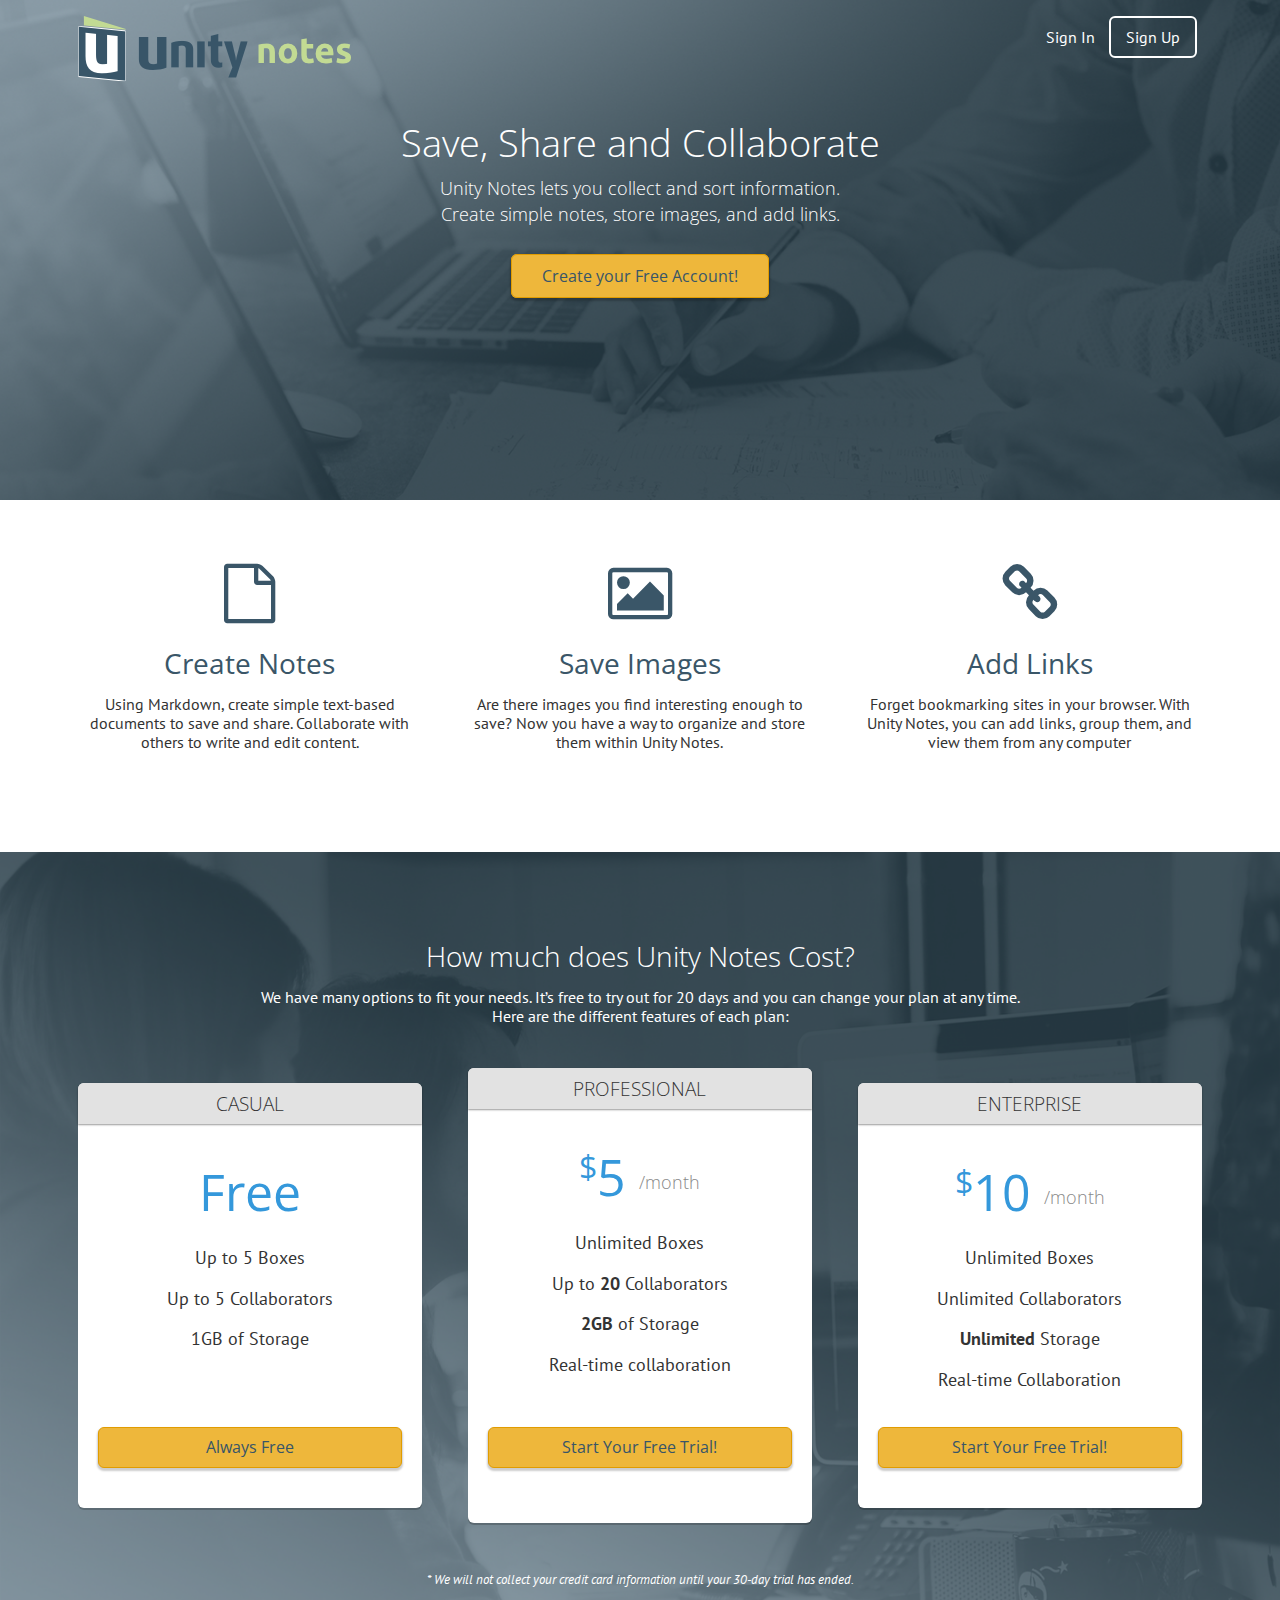
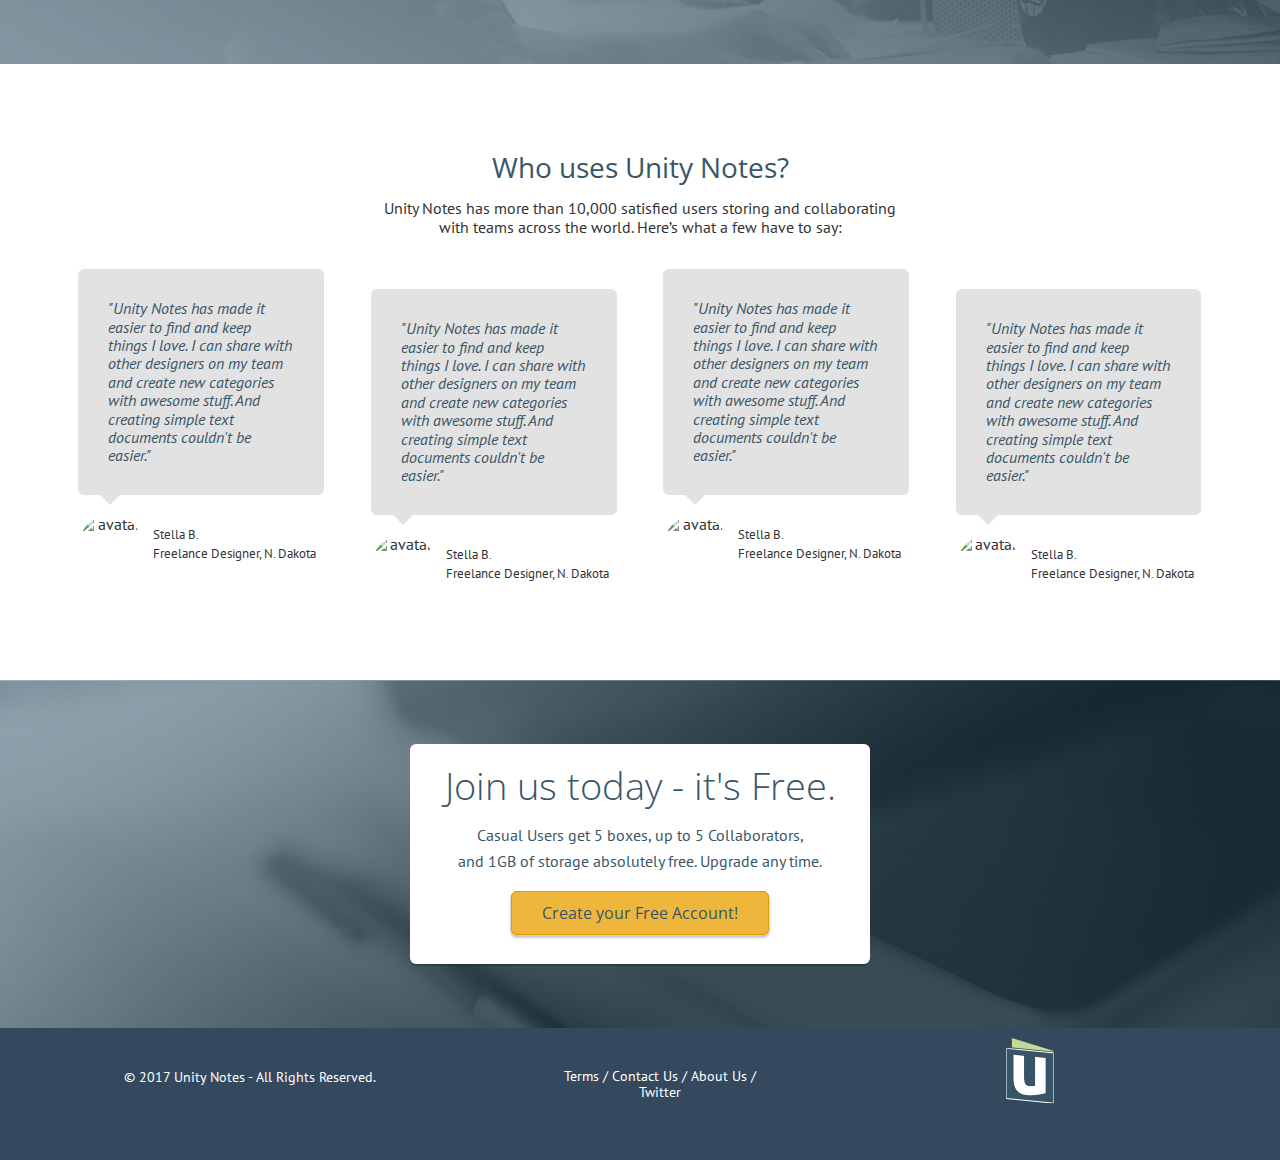
==== commit a8f5992b: "Fix Footer Mobile Display" ====
--- a/index.html
+++ b/index.html
@@ -124,25 +124,25 @@
             </div>
             <ul class="container">
                 <li class="one-fourth">
-                    <blockquote>"blocbox has made it easier to find and keep things I love. I can share with other designers on my team and create new categories with awesome stuff. And creating simple text documents couldn't be easier."
+                    <blockquote>"Unity Notes has made it easier to find and keep things I love. I can share with other designers on my team and create new categories with awesome stuff. And creating simple text documents couldn't be easier."
                     </blockquote>
                     <img src="https://s3.amazonaws.com/uifaces/faces/twitter/jsa/128.jpg" alt="avatar">
                     <p class="name"><strong>Stella B.</strong><br/>Freelance Designer, N. Dakota</p>
                 </li>
                 <li class="one-fourth staggered">
-                    <blockquote>"blocbox has made it easier to find and keep things I love. I can share with other designers on my team and create new categories with awesome stuff. And creating simple text documents couldn't be easier."
+                    <blockquote>"Unity Notes has made it easier to find and keep things I love. I can share with other designers on my team and create new categories with awesome stuff. And creating simple text documents couldn't be easier."
                     </blockquote>
                     <img src="https://s3.amazonaws.com/uifaces/faces/twitter/jsa/128.jpg" alt="avatar">
                     <p class="name"><strong>Stella B.</strong><br/>Freelance Designer, N. Dakota</p>
                 </li>
                 <li class="one-fourth">
-                    <blockquote>"blocbox has made it easier to find and keep things I love. I can share with other designers on my team and create new categories with awesome stuff. And creating simple text documents couldn't be easier."
+                    <blockquote>"Unity Notes has made it easier to find and keep things I love. I can share with other designers on my team and create new categories with awesome stuff. And creating simple text documents couldn't be easier."
                     </blockquote>
                     <img src="https://s3.amazonaws.com/uifaces/faces/twitter/jsa/128.jpg" alt="avatar">
                     <p class="name"><strong>Stella B.</strong><br/>Freelance Designer, N. Dakota</p>
                 </li>
                 <li class="one-fourth staggered">
-                    <blockquote>"blocbox has made it easier to find and keep things I love. I can share with other designers on my team and create new categories with awesome stuff. And creating simple text documents couldn't be easier."
+                    <blockquote>"Unity Notes has made it easier to find and keep things I love. I can share with other designers on my team and create new categories with awesome stuff. And creating simple text documents couldn't be easier."
                     </blockquote>
                     <img src="https://s3.amazonaws.com/uifaces/faces/twitter/jsa/128.jpg" alt="avatar">
                     <p class="name"><strong>Stella B.</strong><br/>Freelance Designer, N. Dakota</p>
@@ -170,14 +170,13 @@
        <nav class="link-block middle-footer-block one-third">
          <ul>
            <li><a href="">Terms</a></li> /
-           <li><a href="">Privacy Policy</a></li> /
            <li><a href="">Contact Us</a></li> /
            <li><a href="">About Us</a></li> /
-           <li><a href="">Twitterino</a></li>
+           <li><a href="">Twitter</a></li>
          </ul>
        </nav>
        <div class="right-footer-block one-third">
-         <img class="logo" src="images/site-logo.png" alt="Blocbox" />
+         <img class="logo" src="images/Logo-U.png" alt="Blocbox" />
        </div>
    </div>
  </footer>
--- a/css/style.css
+++ b/css/style.css
@@ -141,7 +141,7 @@
  header .hero h1 {
    font-size:38px;
    font-weight: lighter;
-   margin:95px 0 0;
+   margin:auto;
  }
  header .hero p {
    font-size: 18px;
@@ -351,14 +351,14 @@
    font-size:38px;
    color: #3A5668;
    font-weight: 100;
-   margin: 50px 0 15px;
+   margin: 15px 15px;
 }
  .BottomCTA p {
    color: #3A5668;
    font-size: 16px;
    line-height: 26px;
    font-weight: 100;
-   margin: 0 10px 40px;
+   margin: 0 10px 30px;
 }
 
 .CTABox {
@@ -366,8 +366,8 @@
     background: #FFFFFF;
     border-radius: 6px;
     box-shadow: 0px 2px 0px rgba(0,0,0,0.20);
-    min-height: 300px;
-    max-width: 550px;
+    height: 210px;
+    width: 450px;
     position: relative;
     margin: auto;
 }
@@ -377,9 +377,7 @@
 
 footer {
    background-color: #34495E;
-   background-image: linear-gradient(to top, #3498DB 0%, #3498DB 50%, #34495E 50%, #34495E 100%);
-   color: #FFFFFF;
-   height: 150px;
+   color: #FFF;
    position: relative;
    overflow: hidden;
    z-index: 0;
@@ -388,7 +386,7 @@
    font-size:14px;
    font-weight:100;
    text-align: center;
-   margin: 10px auto 0;
+   margin: 40px;
  }
  footer nav ul li {
    list-style-type: none;
@@ -402,24 +400,216 @@
    background-color: transparent;
  }
  footer .logo{
-   padding: 2.35em 0;
-   margin: 0 auto;
+   padding: 10px;
+   margin: auto;
    display: block;
  }
- @media (min-width: 992px){
-   footer{
-     background-color: #3498DB;
-     background-image: linear-gradient(to left, #3498DB 0%, #3498DB 33.33337%, #34495E 33.33337%, #34495E 100%);
-     height: 100px;
-   }
-   footer p, footer nav ul{
-     padding: 2em 0;
-     text-align: left;
-   }
-   footer .right-footer-block {
-     background-color: #3498DB;
-   }
-   footer .logo{
-     padding: 2em 0 2em 1.5em;
-   }
- }
+
+ /* DASHBOARD */
+ .dashboard {
+   background:#F7F7F7;
+ }
+ .left-nav {
+   height: 100vh;
+   width:14.66666667%;
+   color:#FFFFFF;
+   background: #34495E;
+   background-image: linear-gradient(206deg, #5F81A3 0%, #34495E 94%);
+   float:left;
+   position: fixed;
+   display:block;
+ }
+ .left-nav .site-logo {
+   padding:10px 0;
+   background:#34495E;
+   display:block;
+   text-align: center;
+ }
+ .left-nav .items {
+   padding:0 6%;
+ }
+ .left-nav .items p {
+   font-weight: 600;
+   text-transform: uppercase;
+   font-size: 12px;
+   color: #E2E2E2;
+   line-height: 15px;
+ }
+ .left-nav .items ul {
+   margin:0 0 40px;
+   padding:0;
+ }
+ .left-nav .items ul li {
+   list-style-type: none;
+   margin-bottom: 15px;
+ }
+ .left-nav .items ul li a {
+   color:#FFFFFF;
+   text-decoration: none;
+   font-weight: 100;
+ }
+ .left-nav .items ul li a i {
+   width:16px;
+   text-align: center;
+   margin-right:8px;
+ }
+
+/* LEFT NAVBAR SETTINGS */
+ .left-nav .settings {
+   position:absolute;
+   background:#22303E;
+   width:100%;
+   bottom:0;
+   left:0;
+   right:0;
+   padding:10px 0;
+ }
+ .left-nav .settings img {
+   height:35px;
+   width:35px;
+   border-radius: 50%;
+   margin-left:10px;
+   display: inline-block;
+ }
+ .left-nav .settings p {
+   display: inline-block;
+   vertical-align:top;
+   padding-top: 10px;
+   font-weight: 400;
+   margin:0 0 0 10px;
+ }
+ .left-nav .settings a {
+   display: inline-block;
+   vertical-align:top;
+   color:#FFFFFF;
+   text-decoration: none;
+   float: right;
+   margin-right:10px;
+ }
+ .left-nav .settings i {
+    padding-right: 10px;
+}
+
+ /* CONTENT */
+ .content {
+   padding:6em 1% 1.5em;
+   float:right;
+   width:98%;
+   position: relative;
+ }
+ .content .header {
+   margin:0 1% 20px;
+ }
+ .content .header h1 {
+   font-family: "Lato", Helvetica, Arial, sans-serif;
+   font-weight: 100;
+   margin:0 0 30px;
+   font-size: 36px;
+   color: #3498DB;
+   line-height: 44px;
+   float: left;
+   display:inline-block;
+ }
+ .content .header > a {
+   float:right;
+ }
+ .content-item {
+   width:96%;
+   margin:0 2% 25px;
+   float:left;
+   display:block;
+ }
+ .item-box {
+   display:block;
+   height:230px;
+   background: #FFFFFF;
+   box-shadow: 0px 1px 3px 0px rgba(0,0,0,0.40);
+   position: relative;
+   overflow: hidden;
+   padding:20px;
+ }
+
+/* Larger Mobile Devices */
+ @media (min-width:460px) {
+   .content {
+     padding:1.5em 1%;
+     float:right;
+     width:90%;
+     position: relative;
+   }
+   .content-item {
+     width:46%;
+     margin:0 2% 25px;
+     float:left;
+     display:block;
+   }
+ }
+/* Tablets */
+ @media (min-width:768px) {
+   .content {
+     padding:1.5em 5%;
+     float:right;
+     width:90%;
+     position: relative;
+   }
+   .content > .container {
+     width:700px;
+   }
+   .content-item {
+     width:31.33333%;
+     margin:0 1% 25px;
+   }
+ }
+/* Laptops and Desktops */
+ @media (min-width:992px) {
+   .content {
+     padding:1.5em 1%;
+     float:right;
+     width:83.33333333%;
+     position: relative;
+   }
+   .content > .container {
+     width:auto;
+   }
+   .content-item {
+     width:23%;
+     margin:0 1% 25px;
+   }
+ }
+
+.item-box > img {
+   position:absolute;
+   height:100%;
+   width:auto;
+   top:0;
+   left:0;
+   right:0;
+ }
+ .item-box h2 {
+   font-family: 'Lato', Helvetica, Arial, sans-serif;
+   font-weight: 700;
+   font-size: 15px;
+   line-height: 17px;
+   margin:0;
+ }
+ .item-box h2 a {
+   color: #3498DB;
+   text-decoration: none;
+ }
+ .item-box h2 img {
+   width:16px;
+   height:16px;
+   position:relative;
+   top:2px;
+   margin-right:5px;
+ }
+ .item-box p {
+   font-size: 14px;
+   color: #333333;
+   line-height: 18px;
+   margin:5px 0 0;
+ }
+
+.active {
+    color:#C2DA93;
+}